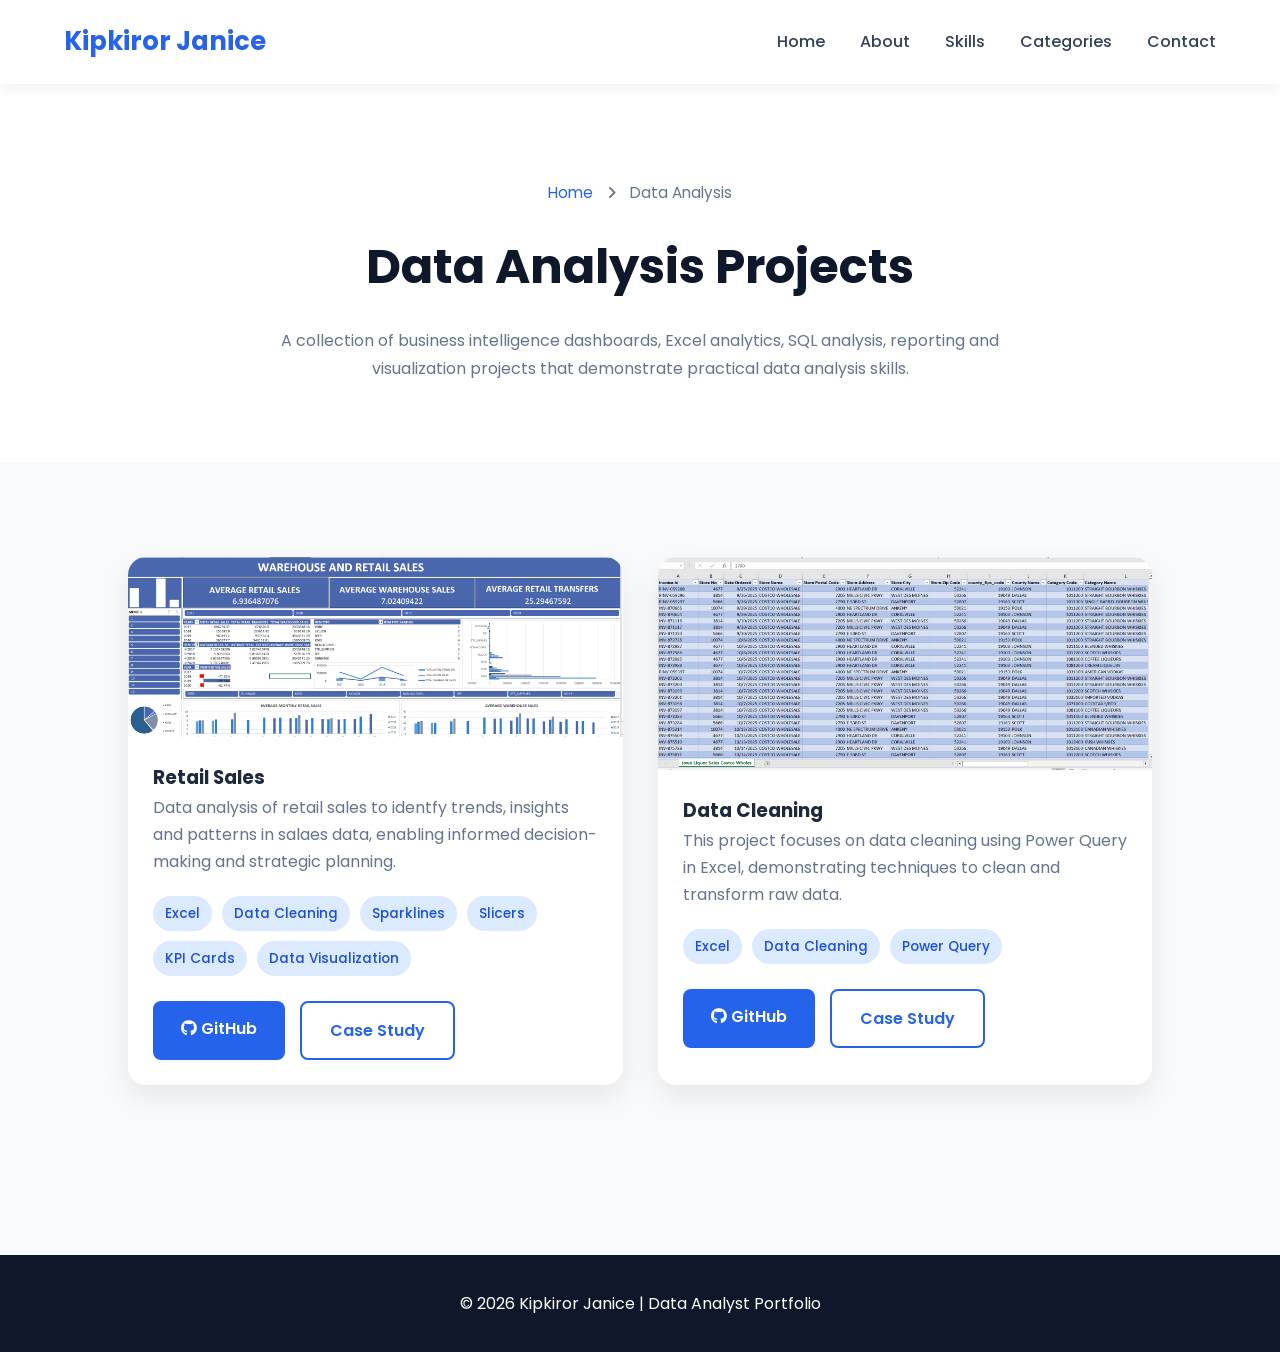
==== data-analysis.html @ ca7b5b11 "Add files via upload" ====
<!DOCTYPE html>
<html lang="en">

<head>

    <meta charset="UTF-8">

    <meta name="viewport" content="width=device-width, initial-scale=1.0">

    <title>Data Analysis Projects | Janice Kipkiror</title>

    <link rel="stylesheet" href="css/style.css">

    <link rel="stylesheet"
    href="https://cdnjs.cloudflare.com/ajax/libs/font-awesome/6.6.0/css/all.min.css">

</head>

<body>

<header class="header">

<nav class="navbar">

<div class="logo">
Kipkiror Janice
</div>

<ul class="nav-links">

<li><a href="index.html">Home</a></li>

<li><a href="index.html#about">About</a></li>

<li><a href="index.html#skills">Skills</a></li>

<li><a href="index.html#categories">Categories</a></li>

<li><a href="index.html#contact">Contact</a></li>

</ul>

</nav>

</header>



<section class="page-hero">

<div class="page-hero-content">

<p class="breadcrumb">

<a href="index.html">Home</a>

<i class="fa-solid fa-angle-right"></i>

Data Analysis

</p>

<h1>Data Analysis Projects</h1>

<p>

A collection of business intelligence dashboards,

Excel analytics, SQL analysis, reporting and visualization

projects that demonstrate practical data analysis skills.

</p>

</div>

</section>



<section class="projects-page">

<div class="projects-grid">



<div class="project-card">

<img src="assets/images/Retail Sales.png" alt="Project">

<div class="project-content">

<h3>Retail Sales</h3>

<p>

Data analysis of retail sales to identfy trends, insights and patterns in salaes data, enabling informed decision-making and strategic planning.

</p>

<div class="tools">

<span class="tool">Excel</span>

<span class="tool">Data Cleaning</span>

<span class="tool">Sparklines</span>

<span class="tool">Slicers</span>

<span class="tool">KPI Cards</span>

<span class="tool">Data Visualization</span>

</div>

<div class="project-buttons">

<a href="https://github.com/Janicekipkiror/Warehouse_and_Retail-_Sales_Analysis/tree/main" class="btn primary-btn">

<i class="fab fa-github"></i>

GitHub

</a>

<a href="assets/documents/WAREHOUSE AND RETAIL SALES ANALYSIS CASE STUDY.pdf" class="btn secondary-btn">

Case Study

</a>

</div>

</div>

</div>


<div class="project-card">

<img src="assets/images/Data Cleaning.png" alt="Project">

<div class="project-content">

<h3>Data Cleaning</h3>

<p>

This project focuses on data cleaning using Power Query in Excel, demonstrating techniques to clean and transform raw data.

</p>

<div class="tools">

<span class="tool">Excel</span>

<span class="tool">Data Cleaning</span>

<span class="tool">Power Query</span>

</div>

<div class="project-buttons">

<a href="https://github.com/Janicekipkiror/Data_Cleaning_Project_With_Power_Query-Excel" class="btn primary-btn">

<i class="fab fa-github"></i>

GitHub

</a>

<a href="assets/documents/Data Cleaning Case Study.pdf" class="btn secondary-btn">

Case Study

</a>

</div>

</div>

</div>


</div>

</section>

<footer>

<p>

© 2026 Kipkiror Janice | Data Analyst Portfolio

</p>

</footer>

</body>

</html>
---- css/style.css ----
/* ===========================
   GOOGLE FONT
=========================== */

@import url('https://fonts.googleapis.com/css2?family=Poppins:wght@300;400;500;600;700;800&display=swap');

/* ===========================
   RESET
=========================== */

*{
    margin:0;
    padding:0;
    box-sizing:border-box;
}

html{
    scroll-behavior:smooth;
}

body{
    font-family:'Poppins',sans-serif;
    background:#f8fafc;
    color:#1e293b;
    line-height:1.7;
}

img{
    width:100%;
    display:block;
}

a{
    text-decoration:none;
}

ul{
    list-style:none;
}

section{
    padding:100px 10%;
}

.section-title{
    text-align:center;
    font-size:2.2rem;
    margin-bottom:60px;
    color:#0f172a;
    position:relative;
}

.section-title::after{
    content:"";
    width:70px;
    height:4px;
    background:#2563eb;
    display:block;
    margin:15px auto;
    border-radius:10px;
}

/* ===========================
   NAVBAR
=========================== */

.header{
    position:fixed;
    width:100%;
    top:0;
    left:0;
    background:white;
    box-shadow:0 2px 15px rgba(0,0,0,.08);
    z-index:1000;
}

.navbar{
    width:90%;
    max-width:1200px;
    margin:auto;
    display:flex;
    justify-content:space-between;
    align-items:center;
    padding:20px 0;
}

.logo{
    font-size:1.6rem;
    font-weight:700;
    color:#2563eb;
}

.nav-links{
    display:flex;
    gap:35px;
}

.nav-links a{
    color:#334155;
    font-weight:500;
    transition:.3s;
}

.nav-links a:hover{
    color:#2563eb;
}

/* ===========================
   HERO
=========================== */

.hero{
    min-height:100vh;
    display:grid;
    grid-template-columns:repeat(2,1fr);
    align-items:center;
    gap:70px;
}

.hero h1{
    font-size:3.4rem;
    color:#0f172a;
}

.hero h2{
    color:#2563eb;
    margin:15px 0;
    font-size:1.4rem;
}

.hero p{
    margin:25px 0;
    color:#475569;
}

.hero-image{
    display:flex;
    justify-content:center;
}

.hero-image img{
    width:360px;
    height:360px;
    object-fit:cover;
    border-radius:50%;
    border:8px solid white;
    box-shadow:0 15px 40px rgba(0,0,0,.12);
}

/* ===========================
   BUTTONS
=========================== */

.hero-buttons{
    display:flex;
    gap:20px;
}

.btn{
    padding:14px 28px;
    border-radius:8px;
    font-weight:600;
    transition:.3s;
}

.primary-btn{
    background:#2563eb;
    color:white;
}

.primary-btn:hover{
    background:#1d4ed8;
}

.secondary-btn{
    border:2px solid #2563eb;
    color:#2563eb;
}

.secondary-btn:hover{
    background:#2563eb;
    color:white;
}

/* ===========================
   ABOUT
=========================== */

.about-container{
    display:grid;
    grid-template-columns:2fr 1fr;
    gap:60px;
    align-items:center;
}

.about-text{
    font-size:1.05rem;
    color:#475569;
}

.about-stats{
    display:grid;
    grid-template-columns:repeat(2,1fr);
    gap:20px;
}

.stat-card{
    background:white;
    padding:30px;
    border-radius:14px;
    text-align:center;
    box-shadow:0 10px 25px rgba(0,0,0,.06);
}

.stat-card h3{
    color:#2563eb;
    font-size:2rem;
}

/* ===========================
   SKILLS
=========================== */

.skills-grid{
    display:grid;
    grid-template-columns:repeat(auto-fit,minmax(250px,1fr));
    gap:30px;
}

/* ===========================
   CATEGORY CARDS
=========================== */

.category-grid{
    display:grid;
    grid-template-columns:repeat(auto-fit,minmax(270px,1fr));
    gap:30px;
}

.category-card{
    background:white;
    padding:35px;
    border-radius:18px;
    box-shadow:0 12px 30px rgba(0,0,0,.08);
    transition:.35s;
    cursor:pointer;
}

.category-card:hover{
    transform:translateY(-8px);
}

.category-card i{
    font-size:2rem;
    color:#2563eb;
    margin-bottom:20px;
}

.category-card h3{
    margin-bottom:15px;
}

.category-card p{
    color:#64748b;
    margin-bottom:25px;
}

.tools{
    display:flex;
    flex-wrap:wrap;
    gap:10px;
}

.tool{
    background:#dbeafe;
    color:#1d4ed8;
    padding:6px 12px;
    border-radius:30px;
    font-size:.85rem;
    font-weight:500;
}

/* ===========================
   PROJECTS
=========================== */

.projects-grid{
    display:grid;
    grid-template-columns:repeat(auto-fit,minmax(330px,1fr));
    gap:35px;
    margin:35px 0 70px;
}

.project-card{
    background:white;
    border-radius:18px;
    overflow:hidden;
    box-shadow:0 12px 30px rgba(0,0,0,.08);
    transition:.35s;
}

.project-card:hover{
    transform:translateY(-8px);
}

.project-content{
    padding:25px;
}

.project-content h4{
    margin-bottom:12px;
    color:#0f172a;
}

.project-content p{
    color:#64748b;
    margin-bottom:20px;
}

.project-buttons{
    display:flex;
    gap:15px;
    margin-top:25px;
}

/* ===========================
   CERTIFICATIONS
=========================== */

.certifications-grid{

    display:grid;

    grid-template-columns:repeat(auto-fit,minmax(280px,1fr));

    gap:30px;
}

.certificate-card{

    background:#fff;

    padding:35px;

    border-radius:18px;

    text-align:center;

    box-shadow:0 12px 30px rgba(0,0,0,.08);

    transition:.3s ease;
}

.certificate-card:hover{

    transform:translateY(-8px);
}

.certificate-card i{

    font-size:3rem;

    color:#2563eb;

    margin-bottom:20px;
}

.certificate-card h3{

    color:#0f172a;

    margin-bottom:10px;
}

.certificate-card p{

    color:#64748b;

    margin-bottom:20px;
}

.certificate-card a{

    color:#2563eb;

    font-weight:600;
}

.certificate-card a:hover{

    text-decoration:underline;
}

/* ===========================
   CONTACT
=========================== */

/* ===========================
CONTACT
=========================== */

#contact{

background:#f8fafc;

}

.contact-container{

display:grid;

grid-template-columns:1fr 1.2fr;

gap:60px;

align-items:start;

margin-top:50px;

}

.contact-info h3{

font-size:2rem;

margin-bottom:20px;

color:#0f172a;

}

.contact-info p{

margin-bottom:35px;

color:#64748b;

line-height:1.8;

}

.contact-item{

display:flex;

align-items:flex-start;

gap:18px;

margin-bottom:28px;

}

.contact-item i{

width:55px;

height:55px;

background:#2563eb;

color:white;

display:flex;

justify-content:center;

align-items:center;

border-radius:15px;

font-size:1.2rem;

}

.contact-item h4{

margin-bottom:5px;

color:#0f172a;

}

.contact-item span{

color:#64748b;

}

.contact-form-card{

background:white;

padding:40px;

border-radius:20px;

box-shadow:0 15px 40px rgba(0,0,0,.08);

}

.input-group{

display:flex;

flex-direction:column;

margin-bottom:22px;

}

.input-group label{

margin-bottom:8px;

font-weight:600;

color:#334155;

}

.input-group input,

.input-group textarea{

padding:15px;

border:1px solid #dbe4ee;

border-radius:12px;

font-size:1rem;

font-family:inherit;

transition:.3s;

}

.input-group input:focus,

.input-group textarea:focus{

border-color:#2563eb;

outline:none;

box-shadow:0 0 0 4px rgba(37,99,235,.15);

}

.send-btn{

width:100%;

padding:16px;

background:#2563eb;

color:white;

border:none;

border-radius:12px;

font-size:1rem;

font-weight:600;

cursor:pointer;

transition:.3s;

}

.send-btn:hover{

background:#1d4ed8;

transform:translateY(-2px);

}

.send-btn i{

margin-right:10px;

}

@media(max-width:900px){

.contact-container{

grid-template-columns:1fr;

}

.contact-form-card{

padding:30px;

}

}

/* ===========================
   FOOTER
=========================== */

footer{
    background:#0f172a;
    color:white;
    text-align:center;
    padding:35px;
}

/* ===========================
   RESPONSIVE
=========================== */

@media(max-width:992px){

.hero{
grid-template-columns:1fr;
text-align:center;
}

.hero-image{
order:-1;
}

.about-container{
grid-template-columns:1fr;
}

.contact-container{
grid-template-columns:1fr;
}

}

@media(max-width:768px){

.navbar{
flex-direction:column;
gap:20px;
}

.nav-links{
flex-wrap:wrap;
justify-content:center;
gap:15px;
}

.hero h1{
font-size:2.4rem;
}

.hero-buttons{
justify-content:center;
flex-wrap:wrap;
}

section{
padding:80px 6%;
}

}

/* Section Subtitle */

.section-subtitle{
    max-width:800px;
    margin:0 auto 50px;
    text-align:center;
    color:#64748b;
    font-size:1.05rem;
}

/* Category Card Links */

.category-card{
    text-decoration:none;
    color:inherit;
}

.category-footer{

    display:flex;

    justify-content:space-between;

    align-items:center;

    margin-top:30px;

    font-weight:600;

    color:#2563eb;
}

.category-footer i{

    transition:.3s;
}

.category-card:hover .category-footer i{

    transform:translateX(8px);
}

/* ===========================
PROJECT PAGES
=========================== */

.page-hero{

padding-top:180px;

padding-bottom:80px;

background:white;

text-align:center;
}

.page-hero h1{

font-size:3rem;

margin:20px 0;

color:#0f172a;
}

.page-hero p{

max-width:750px;

margin:auto;

color:#64748b;
}

.breadcrumb{

margin-bottom:15px;

font-size:.95rem;

color:#64748b;
}

.breadcrumb a{

color:#2563eb;
}

.breadcrumb i{

margin:0 10px;
}

.projects-page{

padding-top:60px;
}

/* ===========================
MOBILE MENU
=========================== */

.menu-toggle{

display:none;

font-size:1.5rem;

cursor:pointer;

color:#2563eb;

}

.contact-info{

display:flex;

flex-direction:column;

gap:20px;

}

.contact-info h3{

margin-bottom:15px;

}

.contact-info p{

font-size:1rem;

color:#475569;

}

.contact-item i{

width:55px;

height:55px;

display:flex;

justify-content:center;

align-items:center;

background:#2563eb;

color:#fff;

font-size:22px;

border-radius:15px;

flex-shrink:0;

}

.contact-form{

display:flex;

flex-direction:column;

gap:20px;

}

.contact-form input,

.contact-form textarea{

padding:15px;

border:1px solid #d1d5db;

border-radius:10px;

font-family:inherit;

font-size:1rem;

outline:none;

}

.contact-form input:focus,

.contact-form textarea:focus{

border-color:#2563eb;

}

.project-card,

.category-card,

.stat-card{

transition:all .35s ease;

}

.project-card:hover,

.category-card:hover,

.stat-card:hover{

transform:translateY(-8px);

}

.reveal{

opacity:0;

transform:translateY(40px);

transition:1s;

}

.reveal.active{

opacity:1;

transform:translateY(0);

}

@media(max-width:768px){

.menu-toggle{

display:block;

}

.nav-links{

display:none;

width:100%;

flex-direction:column;

text-align:center;

padding-top:20px;

}

.nav-links.active{

display:flex;

}

}
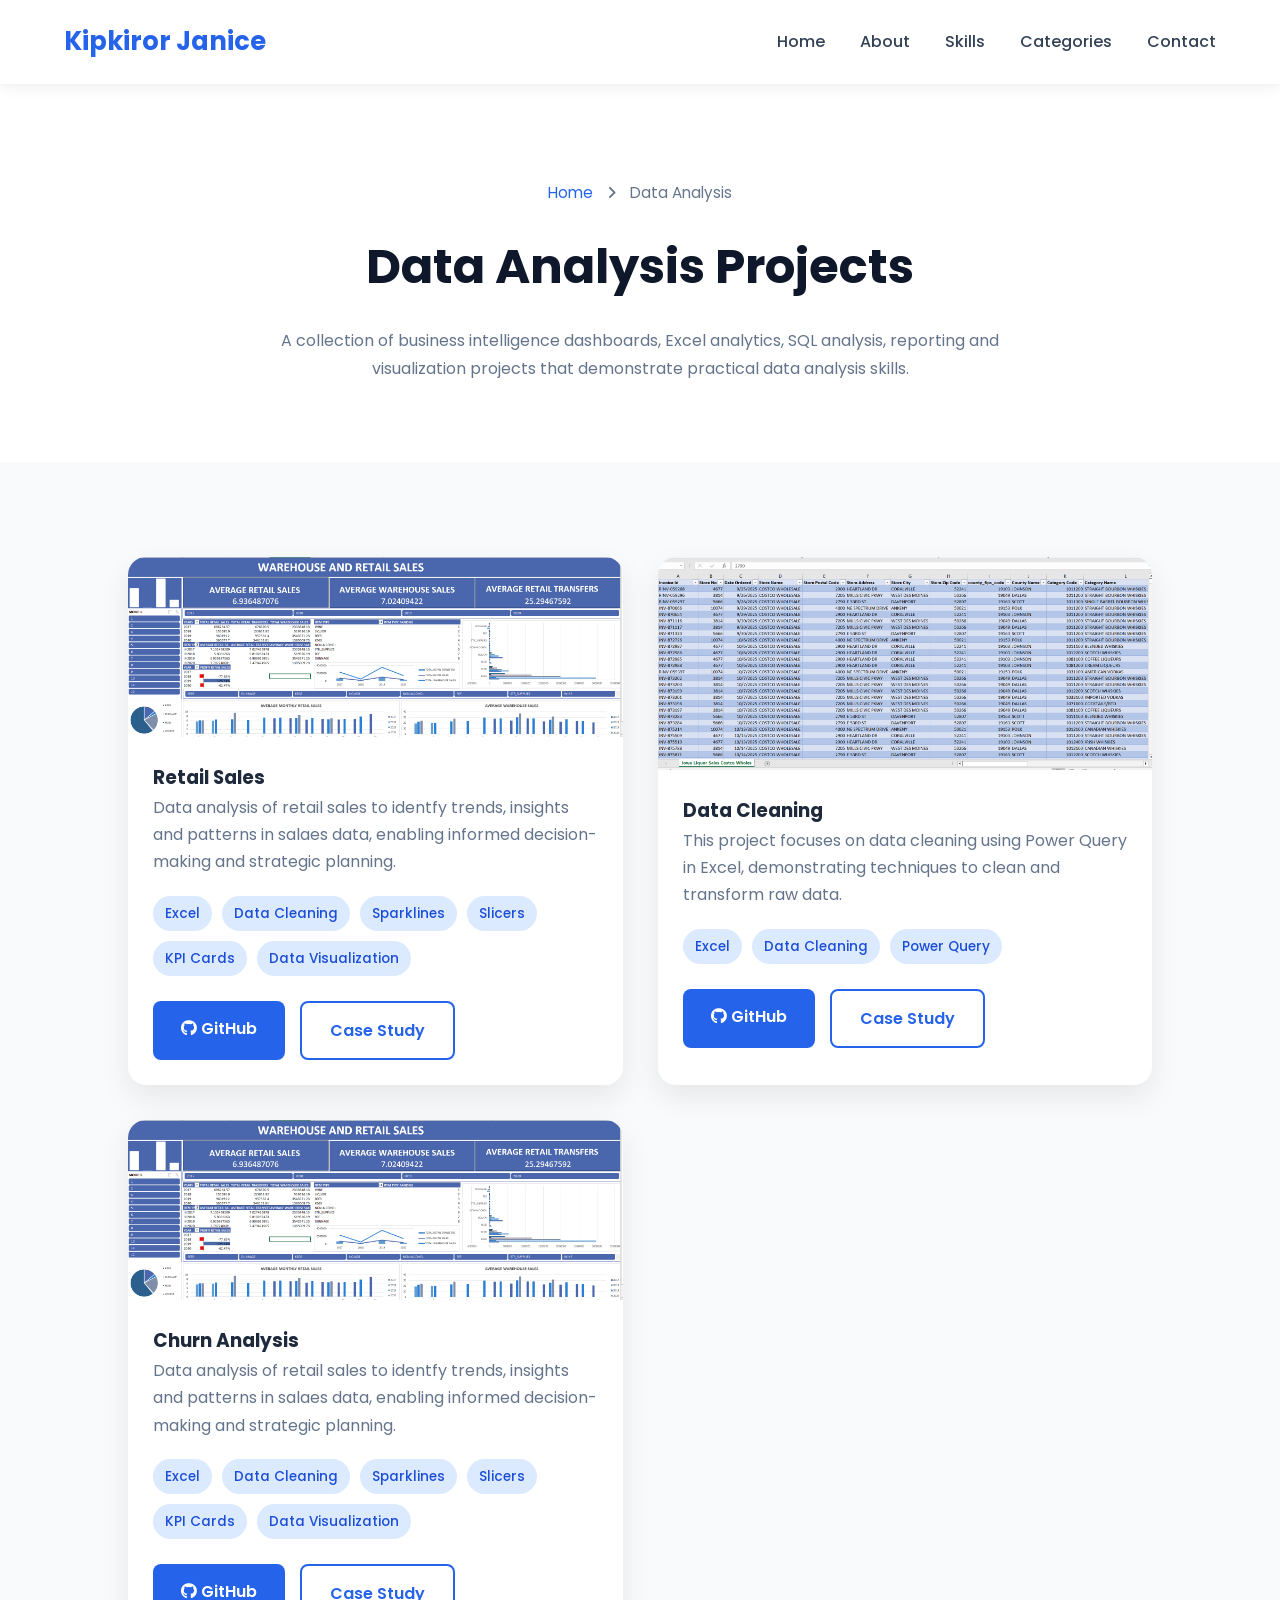
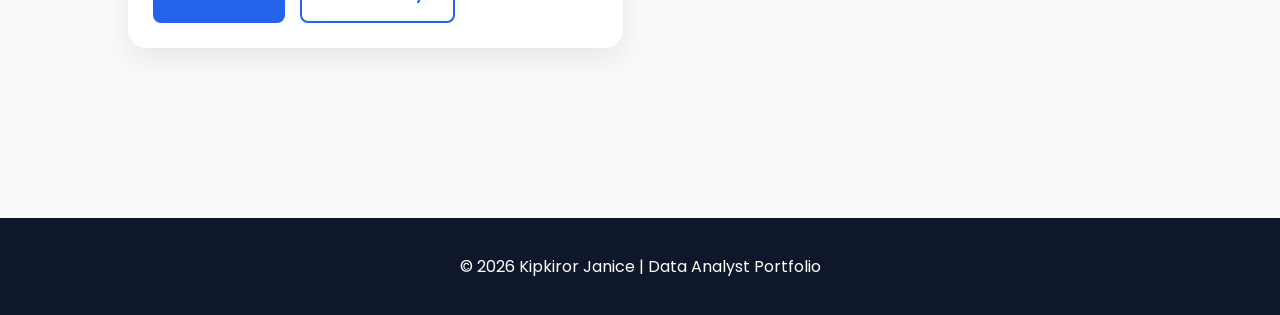
==== commit 19a03e27: "Add Churn Analysis project and fix formatting issues Updated the data-analysis.html file to include " ====
--- a/data-analysis.html
+++ b/data-analysis.html
@@ -183,6 +183,58 @@
 
 </div>
 
+<div class="project-card">
+
+<img src="assets/images/Retail Sales.png" alt="Project">
+
+<div class="project-content">
+
+<h3>Churn Analysis</h3>
+
+<p>
+
+Data analysis of retail sales to identfy trends, insights and patterns in salaes data, enabling informed decision-making and strategic planning.
+
+</p>
+
+<div class="tools">
+
+<span class="tool">Excel</span>
+
+<span class="tool">Data Cleaning</span>
+
+<span class="tool">Sparklines</span>
+
+<span class="tool">Slicers</span>
+
+<span class="tool">KPI Cards</span>
+
+<span class="tool">Data Visualization</span>
+
+</div>
+
+<div class="project-buttons">
+
+<a href="https://github.com/Janicekipkiror/Warehouse_and_Retail-_Sales_Analysis/tree/main" class="btn primary-btn">
+
+<i class="fab fa-github"></i>
+
+GitHub
+
+</a>
+
+<a href="assets/documents/WAREHOUSE AND RETAIL SALES ANALYSIS CASE STUDY.pdf" class="btn secondary-btn">
+
+Case Study
+
+</a>
+
+</div>
+
+</div>
+
+</div>    
+
 
 </div>
 
@@ -200,4 +252,4 @@
 
 </body>
 
-</html>+</html>
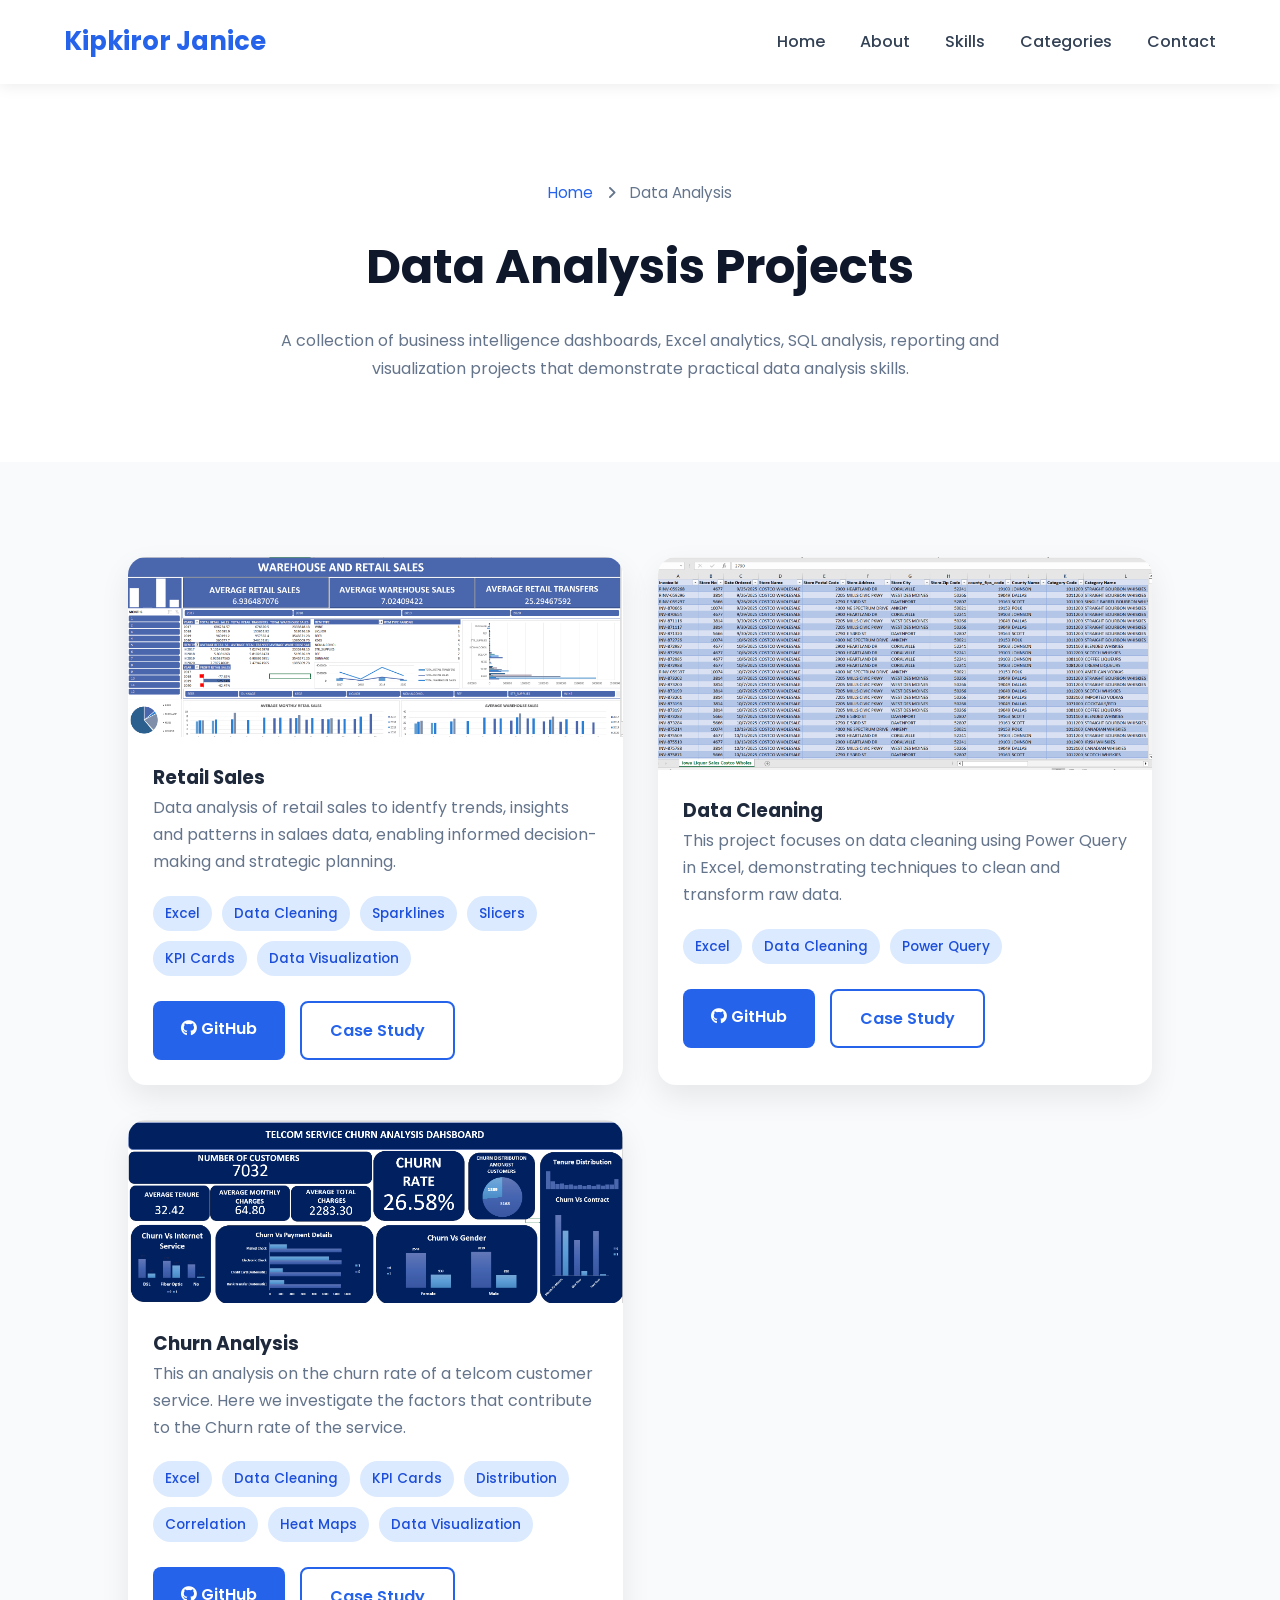
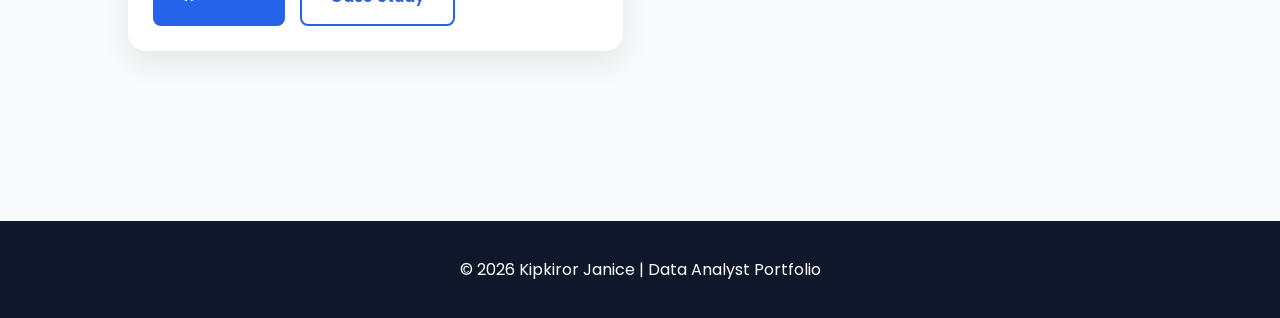
==== commit 5ad16909: "Fix HTML formatting in data-analysis.html" ====
--- a/data-analysis.html
+++ b/data-analysis.html
@@ -185,15 +185,14 @@
 
 <div class="project-card">
 
-<img src="assets/images/Retail Sales.png" alt="Project">
+<img src="assets/images/Customer Churn Analysis.png" alt="Project">
 
 <div class="project-content">
 
 <h3>Churn Analysis</h3>
 
 <p>
-
-Data analysis of retail sales to identfy trends, insights and patterns in salaes data, enabling informed decision-making and strategic planning.
+This an analysis on the churn rate of a telcom customer service. Here we investigate the factors that contribute to the Churn rate of the service.
 
 </p>
 
@@ -203,19 +202,21 @@
 
 <span class="tool">Data Cleaning</span>
 
-<span class="tool">Sparklines</span>
-
-<span class="tool">Slicers</span>
-
 <span class="tool">KPI Cards</span>
 
+<span class="tool">Distribution</span>
+
+<span class="tool">Correlation</span>
+
+<span class="tool">Heat Maps</span>
+    
 <span class="tool">Data Visualization</span>
 
 </div>
 
 <div class="project-buttons">
 
-<a href="https://github.com/Janicekipkiror/Warehouse_and_Retail-_Sales_Analysis/tree/main" class="btn primary-btn">
+<a href="https://github.com/Janicekipkiror/Customer-Churn-Analysis-Rate-using-Excel" class="btn primary-btn">
 
 <i class="fab fa-github"></i>
 
@@ -223,7 +224,7 @@
 
 </a>
 
-<a href="assets/documents/WAREHOUSE AND RETAIL SALES ANALYSIS CASE STUDY.pdf" class="btn secondary-btn">
+<a href="assets/documents/CUSTOMER CHURN ANALYSIS CASE STUDY.pdf" class="btn secondary-btn">
 
 Case Study
 
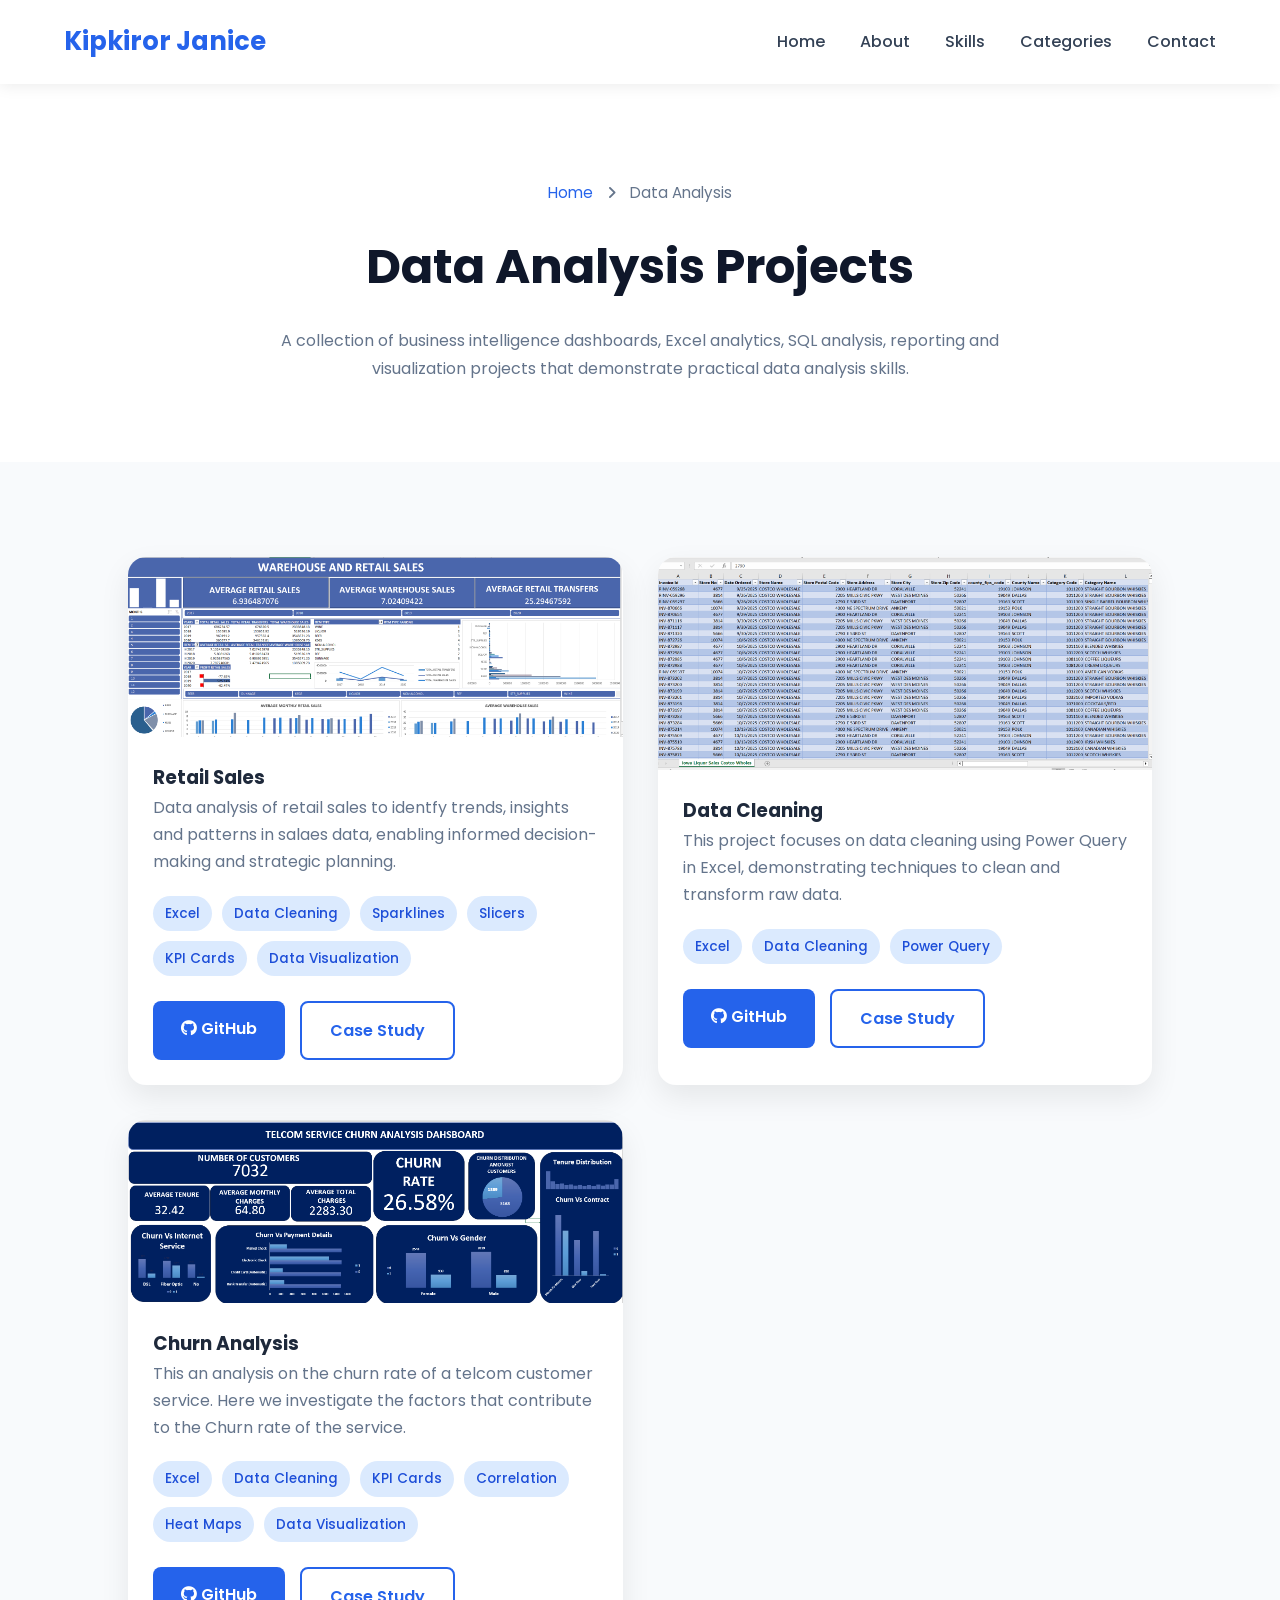
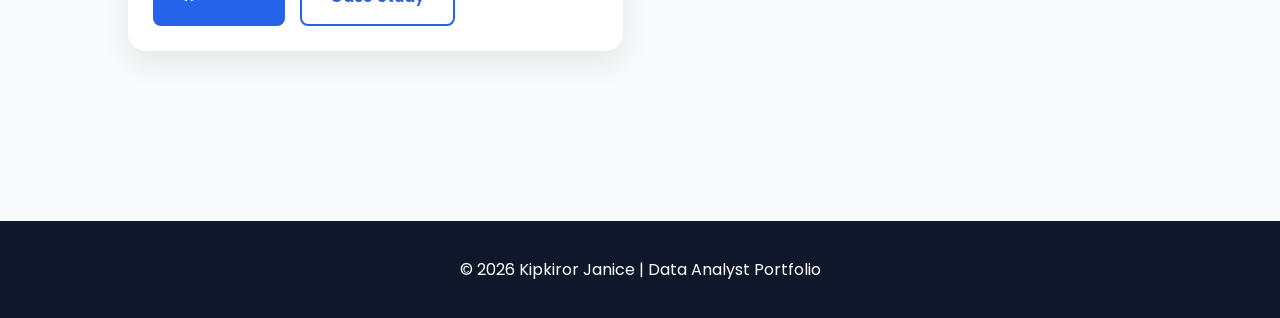
==== commit 8f4b2d9d: "Refactor HTML structure for data analysis page" ====
--- a/data-analysis.html
+++ b/data-analysis.html
@@ -203,8 +203,6 @@
 <span class="tool">Data Cleaning</span>
 
 <span class="tool">KPI Cards</span>
-
-<span class="tool">Distribution</span>
 
 <span class="tool">Correlation</span>
 
